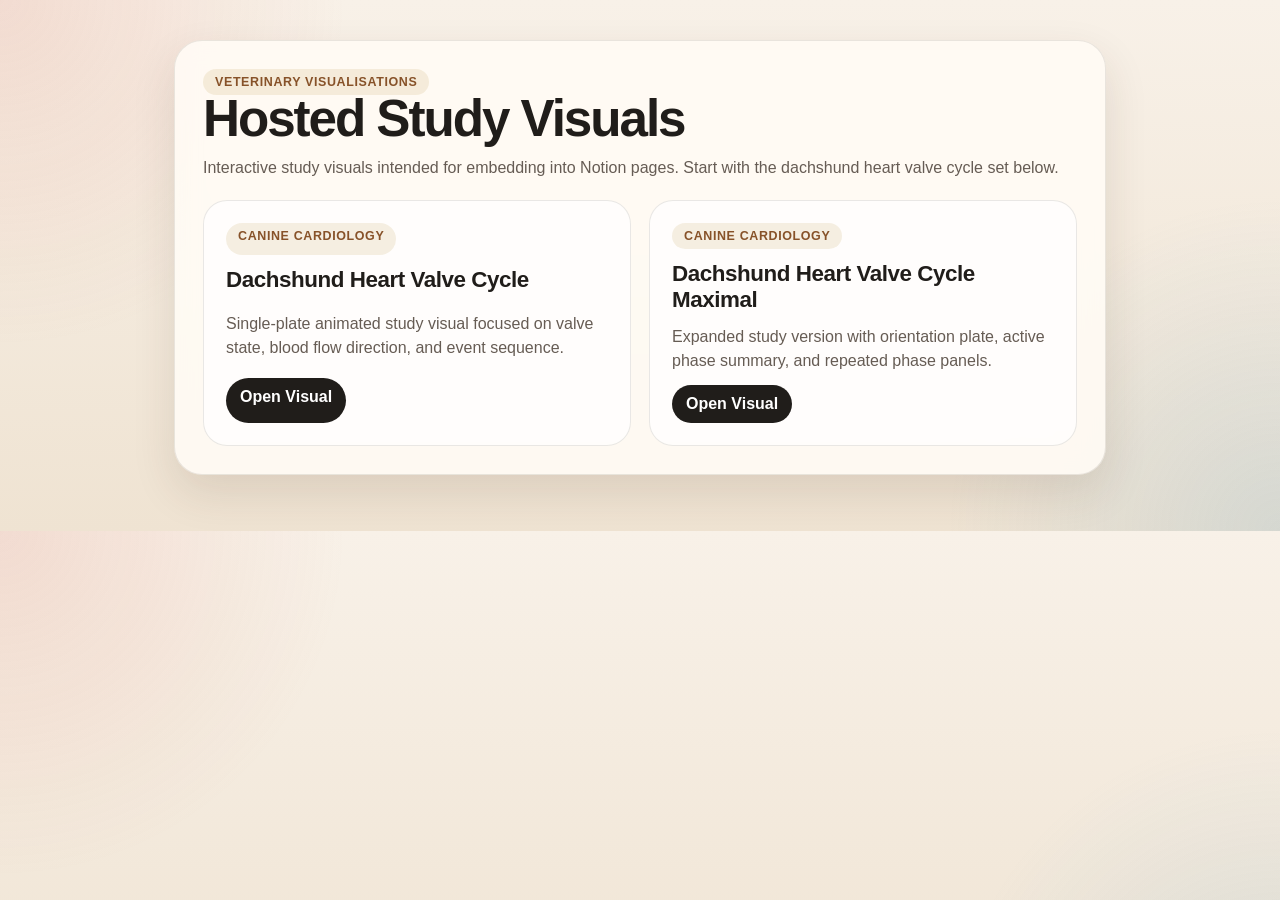
==== index.html @ 3e76c6b7 "Add dachshund heart valve visualisations" ====
<!DOCTYPE html>
<html lang="en">
<head>
  <meta charset="UTF-8" />
  <meta name="viewport" content="width=device-width, initial-scale=1.0" />
  <title>Veterinary Visualisations</title>
  <style>
    :root {
      --bg: #f4ede4;
      --panel: rgba(255, 251, 245, 0.92);
      --ink: #201d1a;
      --muted: #665c54;
      --line: #d8c8b7;
      --accent: #875229;
      --shadow: 0 18px 44px rgba(64, 39, 25, 0.12);
    }

    * {
      box-sizing: border-box;
    }

    body {
      margin: 0;
      font-family: "Avenir Next", "Trebuchet MS", sans-serif;
      color: var(--ink);
      background:
        radial-gradient(circle at top left, rgba(213, 109, 90, 0.16), transparent 25%),
        radial-gradient(circle at bottom right, rgba(94, 162, 203, 0.18), transparent 24%),
        linear-gradient(180deg, #f8f1e8 0%, #efe3d2 100%);
    }

    main {
      max-width: 980px;
      margin: 0 auto;
      padding: 40px 24px 56px;
    }

    .panel {
      background: var(--panel);
      border: 1px solid rgba(102, 92, 84, 0.14);
      border-radius: 28px;
      box-shadow: var(--shadow);
      padding: 28px;
      backdrop-filter: blur(12px);
    }

    h1 {
      margin: 0 0 12px;
      font-size: clamp(2.2rem, 4vw, 3.8rem);
      line-height: 0.95;
      letter-spacing: -0.04em;
    }

    p {
      margin: 0;
      color: var(--muted);
      line-height: 1.5;
      font-size: 1rem;
    }

    .grid {
      display: grid;
      grid-template-columns: repeat(auto-fit, minmax(280px, 1fr));
      gap: 18px;
      margin-top: 20px;
    }

    .card {
      display: grid;
      gap: 12px;
      padding: 22px;
      border: 1px solid rgba(102, 92, 84, 0.14);
      border-radius: 24px;
      background: rgba(255, 255, 255, 0.72);
    }

    .eyebrow {
      display: inline-flex;
      width: fit-content;
      padding: 6px 12px;
      border-radius: 999px;
      font-size: 0.78rem;
      font-weight: 700;
      letter-spacing: 0.05em;
      text-transform: uppercase;
      background: rgba(175, 130, 36, 0.12);
      color: var(--accent);
    }

    h2 {
      margin: 0;
      font-size: 1.4rem;
      letter-spacing: -0.02em;
    }

    a {
      width: fit-content;
      text-decoration: none;
      color: white;
      background: #201d1a;
      border-radius: 999px;
      padding: 10px 14px;
      font-weight: 600;
    }

    a:hover {
      background: #875229;
    }
  </style>
</head>
<body>
  <main>
    <section class="panel">
      <div class="eyebrow">Veterinary Visualisations</div>
      <h1>Hosted Study Visuals</h1>
      <p>Interactive study visuals intended for embedding into Notion pages. Start with the dachshund heart valve cycle set below.</p>
      <div class="grid">
        <article class="card">
          <div class="eyebrow">Canine Cardiology</div>
          <h2>Dachshund Heart Valve Cycle</h2>
          <p>Single-plate animated study visual focused on valve state, blood flow direction, and event sequence.</p>
          <a href="./veterinary/dachshund-heart-valves/cycle/">Open Visual</a>
        </article>
        <article class="card">
          <div class="eyebrow">Canine Cardiology</div>
          <h2>Dachshund Heart Valve Cycle Maximal</h2>
          <p>Expanded study version with orientation plate, active phase summary, and repeated phase panels.</p>
          <a href="./veterinary/dachshund-heart-valves/maximal/">Open Visual</a>
        </article>
      </div>
    </section>
  </main>
</body>
</html>
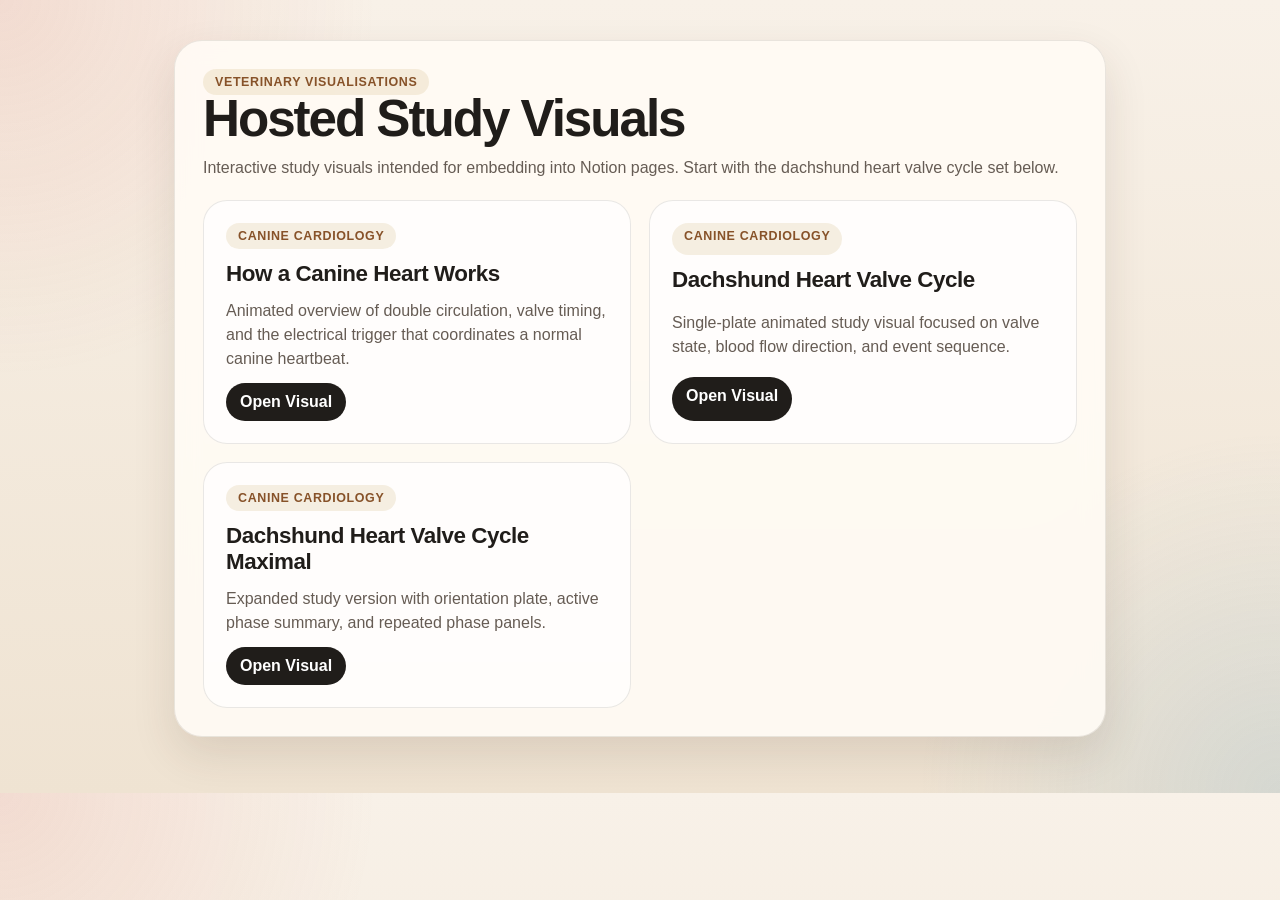
==== commit 77d280e2: "Add canine heart overview visual" ====
--- a/index.html
+++ b/index.html
@@ -117,6 +117,12 @@
       <div class="grid">
         <article class="card">
           <div class="eyebrow">Canine Cardiology</div>
+          <h2>How a Canine Heart Works</h2>
+          <p>Animated overview of double circulation, valve timing, and the electrical trigger that coordinates a normal canine heartbeat.</p>
+          <a href="./veterinary/canine-heart/how-it-works/">Open Visual</a>
+        </article>
+        <article class="card">
+          <div class="eyebrow">Canine Cardiology</div>
           <h2>Dachshund Heart Valve Cycle</h2>
           <p>Single-plate animated study visual focused on valve state, blood flow direction, and event sequence.</p>
           <a href="./veterinary/dachshund-heart-valves/cycle/">Open Visual</a>
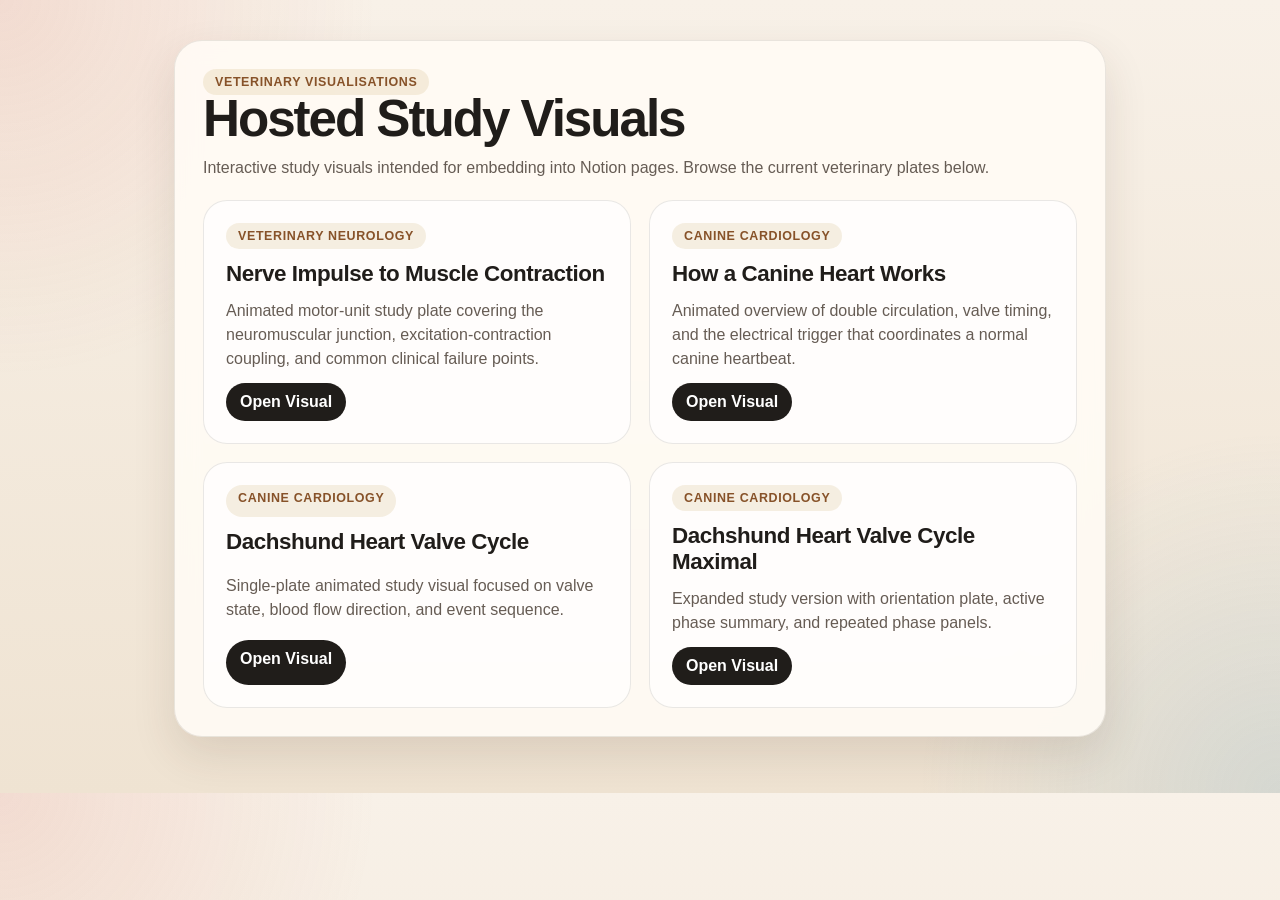
==== commit 4d4e131b: "Add neuromuscular contraction study visual" ====
--- a/index.html
+++ b/index.html
@@ -113,8 +113,14 @@
     <section class="panel">
       <div class="eyebrow">Veterinary Visualisations</div>
       <h1>Hosted Study Visuals</h1>
-      <p>Interactive study visuals intended for embedding into Notion pages. Start with the dachshund heart valve cycle set below.</p>
+      <p>Interactive study visuals intended for embedding into Notion pages. Browse the current veterinary plates below.</p>
       <div class="grid">
+        <article class="card">
+          <div class="eyebrow">Veterinary Neurology</div>
+          <h2>Nerve Impulse to Muscle Contraction</h2>
+          <p>Animated motor-unit study plate covering the neuromuscular junction, excitation-contraction coupling, and common clinical failure points.</p>
+          <a href="./veterinary/neuromuscular-contraction/how-it-works/">Open Visual</a>
+        </article>
         <article class="card">
           <div class="eyebrow">Canine Cardiology</div>
           <h2>How a Canine Heart Works</h2>
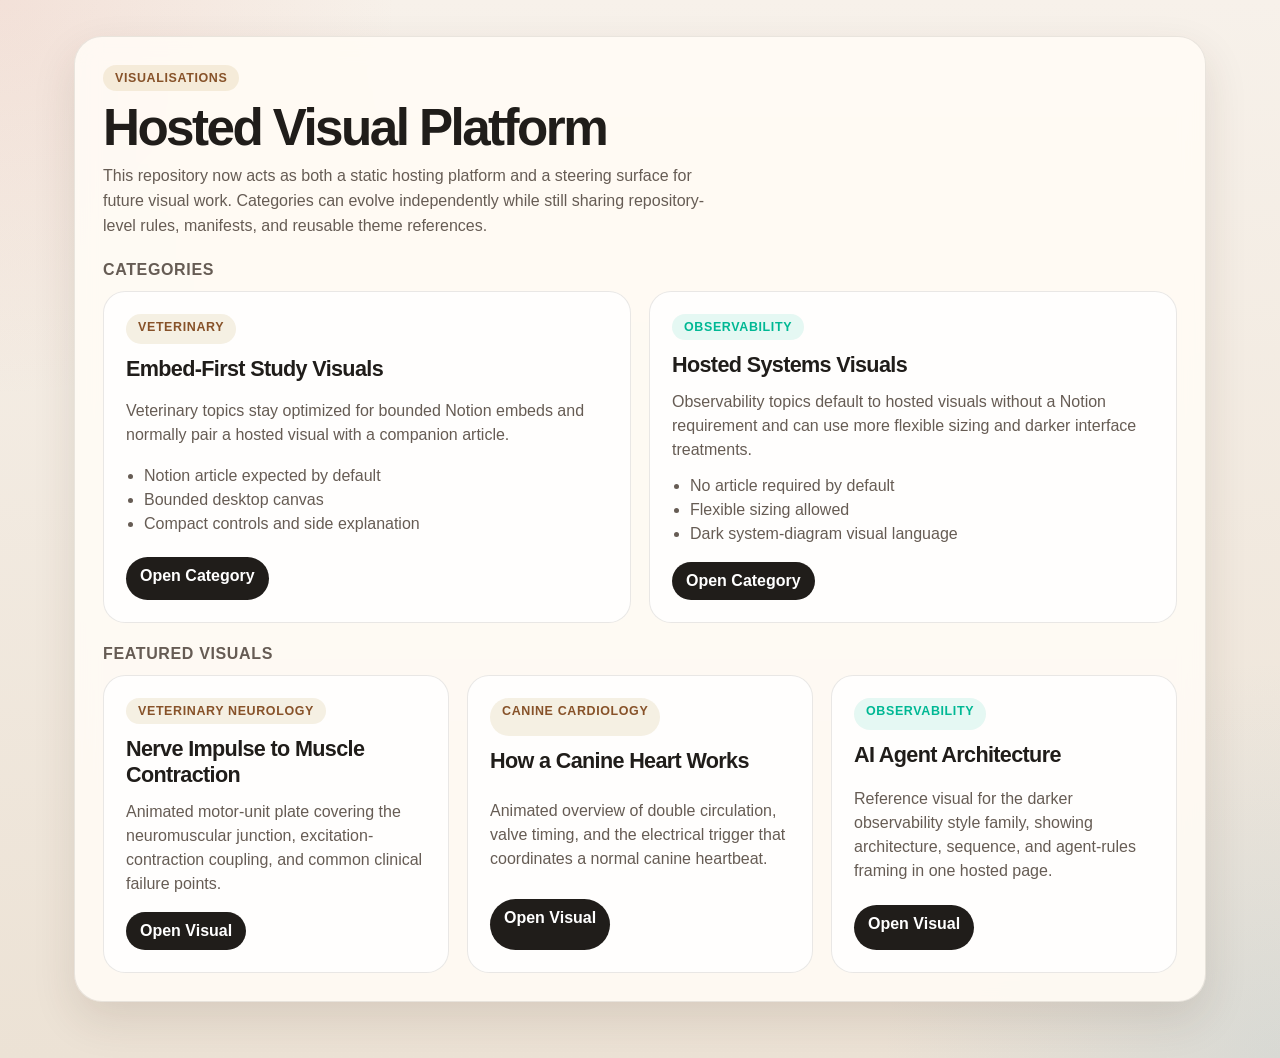
==== commit 3668d21a: "Add category steering and observability structure" ====
--- a/index.html
+++ b/index.html
@@ -3,143 +3,80 @@
 <head>
   <meta charset="UTF-8" />
   <meta name="viewport" content="width=device-width, initial-scale=1.0" />
-  <title>Veterinary Visualisations</title>
-  <style>
-    :root {
-      --bg: #f4ede4;
-      --panel: rgba(255, 251, 245, 0.92);
-      --ink: #201d1a;
-      --muted: #665c54;
-      --line: #d8c8b7;
-      --accent: #875229;
-      --shadow: 0 18px 44px rgba(64, 39, 25, 0.12);
-    }
-
-    * {
-      box-sizing: border-box;
-    }
-
-    body {
-      margin: 0;
-      font-family: "Avenir Next", "Trebuchet MS", sans-serif;
-      color: var(--ink);
-      background:
-        radial-gradient(circle at top left, rgba(213, 109, 90, 0.16), transparent 25%),
-        radial-gradient(circle at bottom right, rgba(94, 162, 203, 0.18), transparent 24%),
-        linear-gradient(180deg, #f8f1e8 0%, #efe3d2 100%);
-    }
-
-    main {
-      max-width: 980px;
-      margin: 0 auto;
-      padding: 40px 24px 56px;
-    }
-
-    .panel {
-      background: var(--panel);
-      border: 1px solid rgba(102, 92, 84, 0.14);
-      border-radius: 28px;
-      box-shadow: var(--shadow);
-      padding: 28px;
-      backdrop-filter: blur(12px);
-    }
-
-    h1 {
-      margin: 0 0 12px;
-      font-size: clamp(2.2rem, 4vw, 3.8rem);
-      line-height: 0.95;
-      letter-spacing: -0.04em;
-    }
-
-    p {
-      margin: 0;
-      color: var(--muted);
-      line-height: 1.5;
-      font-size: 1rem;
-    }
-
-    .grid {
-      display: grid;
-      grid-template-columns: repeat(auto-fit, minmax(280px, 1fr));
-      gap: 18px;
-      margin-top: 20px;
-    }
-
-    .card {
-      display: grid;
-      gap: 12px;
-      padding: 22px;
-      border: 1px solid rgba(102, 92, 84, 0.14);
-      border-radius: 24px;
-      background: rgba(255, 255, 255, 0.72);
-    }
-
-    .eyebrow {
-      display: inline-flex;
-      width: fit-content;
-      padding: 6px 12px;
-      border-radius: 999px;
-      font-size: 0.78rem;
-      font-weight: 700;
-      letter-spacing: 0.05em;
-      text-transform: uppercase;
-      background: rgba(175, 130, 36, 0.12);
-      color: var(--accent);
-    }
-
-    h2 {
-      margin: 0;
-      font-size: 1.4rem;
-      letter-spacing: -0.02em;
-    }
-
-    a {
-      width: fit-content;
-      text-decoration: none;
-      color: white;
-      background: #201d1a;
-      border-radius: 999px;
-      padding: 10px 14px;
-      font-weight: 600;
-    }
-
-    a:hover {
-      background: #875229;
-    }
-  </style>
+  <title>Visualisations</title>
+  <link rel="stylesheet" href="./shared/themes/catalog.css" />
 </head>
 <body>
   <main>
-    <section class="panel">
-      <div class="eyebrow">Veterinary Visualisations</div>
-      <h1>Hosted Study Visuals</h1>
-      <p>Interactive study visuals intended for embedding into Notion pages. Browse the current veterinary plates below.</p>
-      <div class="grid">
-        <article class="card">
-          <div class="eyebrow">Veterinary Neurology</div>
-          <h2>Nerve Impulse to Muscle Contraction</h2>
-          <p>Animated motor-unit study plate covering the neuromuscular junction, excitation-contraction coupling, and common clinical failure points.</p>
-          <a href="./veterinary/neuromuscular-contraction/how-it-works/">Open Visual</a>
-        </article>
-        <article class="card">
-          <div class="eyebrow">Canine Cardiology</div>
-          <h2>How a Canine Heart Works</h2>
-          <p>Animated overview of double circulation, valve timing, and the electrical trigger that coordinates a normal canine heartbeat.</p>
-          <a href="./veterinary/canine-heart/how-it-works/">Open Visual</a>
-        </article>
-        <article class="card">
-          <div class="eyebrow">Canine Cardiology</div>
-          <h2>Dachshund Heart Valve Cycle</h2>
-          <p>Single-plate animated study visual focused on valve state, blood flow direction, and event sequence.</p>
-          <a href="./veterinary/dachshund-heart-valves/cycle/">Open Visual</a>
-        </article>
-        <article class="card">
-          <div class="eyebrow">Canine Cardiology</div>
-          <h2>Dachshund Heart Valve Cycle Maximal</h2>
-          <p>Expanded study version with orientation plate, active phase summary, and repeated phase panels.</p>
-          <a href="./veterinary/dachshund-heart-valves/maximal/">Open Visual</a>
-        </article>
-      </div>
+    <section class="shell">
+      <div class="eyebrow">Visualisations</div>
+      <h1>Hosted Visual Platform</h1>
+      <p class="lede">This repository now acts as both a static hosting platform and a steering surface for future visual work. Categories can evolve independently while still sharing repository-level rules, manifests, and reusable theme references.</p>
+
+      <section class="section">
+        <h2 class="section-title">Categories</h2>
+        <div class="grid">
+          <article class="card">
+            <div class="eyebrow">Veterinary</div>
+            <h2>Embed-First Study Visuals</h2>
+            <p>Veterinary topics stay optimized for bounded Notion embeds and normally pair a hosted visual with a companion article.</p>
+            <ul class="meta-list">
+              <li>Notion article expected by default</li>
+              <li>Bounded desktop canvas</li>
+              <li>Compact controls and side explanation</li>
+            </ul>
+            <div class="actions">
+              <a class="button" href="./veterinary/">Open Category</a>
+            </div>
+          </article>
+
+          <article class="card">
+            <div class="eyebrow observability">Observability</div>
+            <h2>Hosted Systems Visuals</h2>
+            <p>Observability topics default to hosted visuals without a Notion requirement and can use more flexible sizing and darker interface treatments.</p>
+            <ul class="meta-list">
+              <li>No article required by default</li>
+              <li>Flexible sizing allowed</li>
+              <li>Dark system-diagram visual language</li>
+            </ul>
+            <div class="actions">
+              <a class="button" href="./observability/">Open Category</a>
+            </div>
+          </article>
+        </div>
+      </section>
+
+      <section class="section">
+        <h2 class="section-title">Featured Visuals</h2>
+        <div class="grid">
+          <article class="card">
+            <div class="eyebrow">Veterinary Neurology</div>
+            <h2>Nerve Impulse to Muscle Contraction</h2>
+            <p>Animated motor-unit plate covering the neuromuscular junction, excitation-contraction coupling, and common clinical failure points.</p>
+            <div class="actions">
+              <a class="button" href="./veterinary/neuromuscular-contraction/how-it-works/">Open Visual</a>
+            </div>
+          </article>
+
+          <article class="card">
+            <div class="eyebrow">Canine Cardiology</div>
+            <h2>How a Canine Heart Works</h2>
+            <p>Animated overview of double circulation, valve timing, and the electrical trigger that coordinates a normal canine heartbeat.</p>
+            <div class="actions">
+              <a class="button" href="./veterinary/canine-heart/how-it-works/">Open Visual</a>
+            </div>
+          </article>
+
+          <article class="card">
+            <div class="eyebrow observability">Observability</div>
+            <h2>AI Agent Architecture</h2>
+            <p>Reference visual for the darker observability style family, showing architecture, sequence, and agent-rules framing in one hosted page.</p>
+            <div class="actions">
+              <a class="button" href="./observability/ai-agent-architecture/overview/">Open Visual</a>
+            </div>
+          </article>
+        </div>
+      </section>
     </section>
   </main>
 </body>
--- a/shared/themes/catalog.css
+++ b/shared/themes/catalog.css
@@ -0,0 +1,191 @@
+:root {
+  color-scheme: light;
+  --page-bg:
+    radial-gradient(circle at top left, rgba(213, 109, 90, 0.12), transparent 24%),
+    radial-gradient(circle at bottom right, rgba(94, 162, 203, 0.14), transparent 24%),
+    linear-gradient(180deg, #f7f1ea 0%, #ece2d5 100%);
+  --panel: rgba(255, 251, 245, 0.92);
+  --panel-strong: rgba(255, 255, 255, 0.84);
+  --ink: #201d1a;
+  --muted: #665c54;
+  --line: rgba(102, 92, 84, 0.14);
+  --shadow: 0 18px 44px rgba(64, 39, 25, 0.12);
+  --radius-xl: 28px;
+  --radius-lg: 22px;
+  --accent-veterinary: #875229;
+  --accent-observability: #00b894;
+  --accent-observability-2: #7c6aef;
+}
+
+* {
+  box-sizing: border-box;
+}
+
+body {
+  margin: 0;
+  min-height: 100vh;
+  font-family: "Avenir Next", "Trebuchet MS", sans-serif;
+  color: var(--ink);
+  background: var(--page-bg);
+}
+
+main {
+  max-width: 1180px;
+  margin: 0 auto;
+  padding: 36px 24px 56px;
+}
+
+.shell {
+  background: var(--panel);
+  border: 1px solid var(--line);
+  border-radius: var(--radius-xl);
+  box-shadow: var(--shadow);
+  padding: 28px;
+  backdrop-filter: blur(12px);
+}
+
+.eyebrow {
+  display: inline-flex;
+  width: fit-content;
+  padding: 6px 12px;
+  border-radius: 999px;
+  font-size: 0.78rem;
+  font-weight: 700;
+  letter-spacing: 0.05em;
+  text-transform: uppercase;
+  background: rgba(175, 130, 36, 0.12);
+  color: var(--accent-veterinary);
+}
+
+.eyebrow.observability {
+  background: rgba(0, 184, 148, 0.1);
+  color: var(--accent-observability);
+}
+
+h1,
+h2,
+h3,
+p {
+  margin: 0;
+}
+
+h1 {
+  margin-top: 12px;
+  font-size: clamp(2.3rem, 4vw, 4rem);
+  line-height: 0.96;
+  letter-spacing: -0.05em;
+}
+
+.lede {
+  margin-top: 12px;
+  max-width: 68ch;
+  color: var(--muted);
+  line-height: 1.55;
+}
+
+.section {
+  margin-top: 22px;
+}
+
+.section-title {
+  margin-bottom: 12px;
+  font-size: 1rem;
+  text-transform: uppercase;
+  letter-spacing: 0.04em;
+  color: var(--muted);
+}
+
+.grid {
+  display: grid;
+  grid-template-columns: repeat(auto-fit, minmax(280px, 1fr));
+  gap: 18px;
+}
+
+.card {
+  display: grid;
+  gap: 12px;
+  padding: 22px;
+  border: 1px solid var(--line);
+  border-radius: var(--radius-lg);
+  background: var(--panel-strong);
+}
+
+.card h2 {
+  font-size: 1.35rem;
+  letter-spacing: -0.03em;
+}
+
+.card p,
+.meta-list li {
+  color: var(--muted);
+  line-height: 1.5;
+}
+
+.meta-list {
+  margin: 0;
+  padding-left: 18px;
+}
+
+.actions {
+  display: flex;
+  flex-wrap: wrap;
+  gap: 10px;
+  margin-top: 4px;
+}
+
+.button {
+  display: inline-flex;
+  width: fit-content;
+  text-decoration: none;
+  color: #fff;
+  background: var(--ink);
+  border-radius: 999px;
+  padding: 10px 14px;
+  font-weight: 600;
+}
+
+.button.alt {
+  color: var(--ink);
+  background: rgba(32, 29, 26, 0.08);
+}
+
+.topic-list {
+  display: grid;
+  gap: 10px;
+}
+
+.topic-item {
+  display: flex;
+  justify-content: space-between;
+  gap: 12px;
+  align-items: baseline;
+  padding: 14px 16px;
+  border: 1px solid var(--line);
+  border-radius: 18px;
+  background: rgba(255, 255, 255, 0.72);
+}
+
+.topic-item a {
+  color: inherit;
+  text-decoration: none;
+  font-weight: 700;
+}
+
+.topic-item span {
+  color: var(--muted);
+  font-size: 0.92rem;
+}
+
+@media (max-width: 720px) {
+  main {
+    padding-inline: 16px;
+  }
+
+  .shell {
+    padding: 22px;
+  }
+
+  .topic-item {
+    display: grid;
+  }
+}
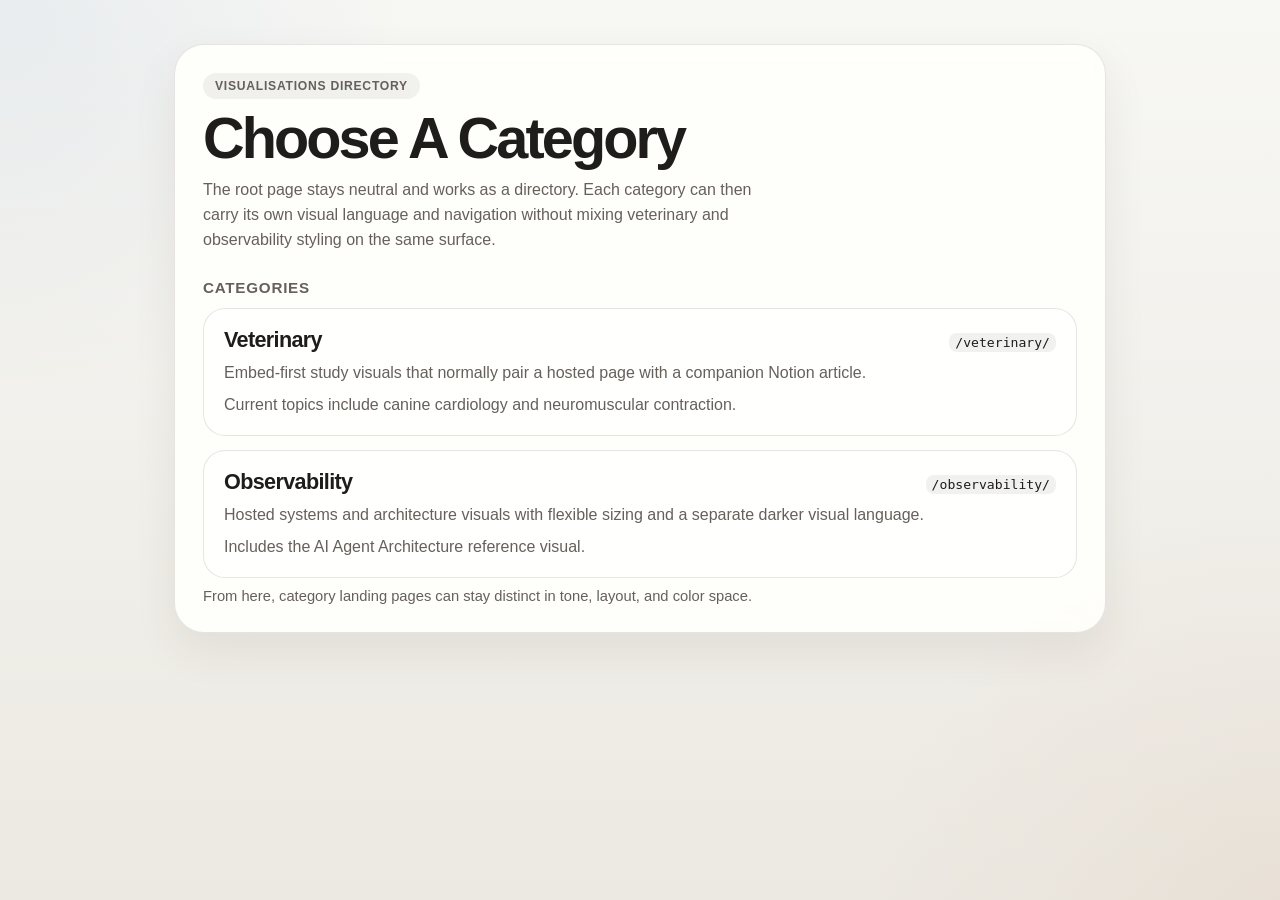
==== commit 80c1ea20: "Make root page a neutral visual directory" ====
--- a/index.html
+++ b/index.html
@@ -4,79 +4,39 @@
   <meta charset="UTF-8" />
   <meta name="viewport" content="width=device-width, initial-scale=1.0" />
   <title>Visualisations</title>
-  <link rel="stylesheet" href="./shared/themes/catalog.css" />
+  <link rel="stylesheet" href="./shared/themes/root-directory.css" />
 </head>
 <body>
   <main>
     <section class="shell">
-      <div class="eyebrow">Visualisations</div>
-      <h1>Hosted Visual Platform</h1>
-      <p class="lede">This repository now acts as both a static hosting platform and a steering surface for future visual work. Categories can evolve independently while still sharing repository-level rules, manifests, and reusable theme references.</p>
+      <div class="eyebrow">Visualisations Directory</div>
+      <h1>Choose A Category</h1>
+      <p class="lede">The root page stays neutral and works as a directory. Each category can then carry its own visual language and navigation without mixing veterinary and observability styling on the same surface.</p>
 
       <section class="section">
         <h2 class="section-title">Categories</h2>
-        <div class="grid">
-          <article class="card">
-            <div class="eyebrow">Veterinary</div>
-            <h2>Embed-First Study Visuals</h2>
-            <p>Veterinary topics stay optimized for bounded Notion embeds and normally pair a hosted visual with a companion article.</p>
-            <ul class="meta-list">
-              <li>Notion article expected by default</li>
-              <li>Bounded desktop canvas</li>
-              <li>Compact controls and side explanation</li>
-            </ul>
-            <div class="actions">
-              <a class="button" href="./veterinary/">Open Category</a>
+        <div class="directory">
+          <a class="entry" href="./veterinary/">
+            <div class="entry-top">
+              <h2>Veterinary</h2>
+              <code>/veterinary/</code>
             </div>
-          </article>
+            <p>Embed-first study visuals that normally pair a hosted page with a companion Notion article.</p>
+            <span>Current topics include canine cardiology and neuromuscular contraction.</span>
+          </a>
 
-          <article class="card">
-            <div class="eyebrow observability">Observability</div>
-            <h2>Hosted Systems Visuals</h2>
-            <p>Observability topics default to hosted visuals without a Notion requirement and can use more flexible sizing and darker interface treatments.</p>
-            <ul class="meta-list">
-              <li>No article required by default</li>
-              <li>Flexible sizing allowed</li>
-              <li>Dark system-diagram visual language</li>
-            </ul>
-            <div class="actions">
-              <a class="button" href="./observability/">Open Category</a>
+          <a class="entry" href="./observability/">
+            <div class="entry-top">
+              <h2>Observability</h2>
+              <code>/observability/</code>
             </div>
-          </article>
+            <p>Hosted systems and architecture visuals with flexible sizing and a separate darker visual language.</p>
+            <span>Includes the AI Agent Architecture reference visual.</span>
+          </a>
         </div>
       </section>
 
-      <section class="section">
-        <h2 class="section-title">Featured Visuals</h2>
-        <div class="grid">
-          <article class="card">
-            <div class="eyebrow">Veterinary Neurology</div>
-            <h2>Nerve Impulse to Muscle Contraction</h2>
-            <p>Animated motor-unit plate covering the neuromuscular junction, excitation-contraction coupling, and common clinical failure points.</p>
-            <div class="actions">
-              <a class="button" href="./veterinary/neuromuscular-contraction/how-it-works/">Open Visual</a>
-            </div>
-          </article>
-
-          <article class="card">
-            <div class="eyebrow">Canine Cardiology</div>
-            <h2>How a Canine Heart Works</h2>
-            <p>Animated overview of double circulation, valve timing, and the electrical trigger that coordinates a normal canine heartbeat.</p>
-            <div class="actions">
-              <a class="button" href="./veterinary/canine-heart/how-it-works/">Open Visual</a>
-            </div>
-          </article>
-
-          <article class="card">
-            <div class="eyebrow observability">Observability</div>
-            <h2>AI Agent Architecture</h2>
-            <p>Reference visual for the darker observability style family, showing architecture, sequence, and agent-rules framing in one hosted page.</p>
-            <div class="actions">
-              <a class="button" href="./observability/ai-agent-architecture/overview/">Open Visual</a>
-            </div>
-          </article>
-        </div>
-      </section>
+      <p class="footer-note">From here, category landing pages can stay distinct in tone, layout, and color space.</p>
     </section>
   </main>
 </body>
--- a/shared/themes/root-directory.css
+++ b/shared/themes/root-directory.css
@@ -0,0 +1,145 @@
+:root {
+  color-scheme: light;
+  --bg:
+    radial-gradient(circle at top left, rgba(62, 108, 179, 0.08), transparent 26%),
+    radial-gradient(circle at bottom right, rgba(186, 120, 83, 0.08), transparent 26%),
+    linear-gradient(180deg, #f7f7f4 0%, #ece9e2 100%);
+  --panel: rgba(255, 255, 252, 0.9);
+  --panel-strong: rgba(255, 255, 255, 0.82);
+  --ink: #1f1d1b;
+  --muted: #66605b;
+  --line: rgba(79, 71, 63, 0.14);
+  --shadow: 0 18px 44px rgba(60, 48, 38, 0.08);
+}
+
+* {
+  box-sizing: border-box;
+}
+
+body {
+  margin: 0;
+  min-height: 100vh;
+  background: var(--bg);
+  color: var(--ink);
+  font-family: "Avenir Next", "Trebuchet MS", sans-serif;
+}
+
+main {
+  max-width: 980px;
+  margin: 0 auto;
+  padding: 44px 24px 60px;
+}
+
+.shell {
+  background: var(--panel);
+  border: 1px solid var(--line);
+  border-radius: 30px;
+  box-shadow: var(--shadow);
+  backdrop-filter: blur(10px);
+  padding: 28px;
+}
+
+.eyebrow {
+  display: inline-flex;
+  padding: 6px 12px;
+  border-radius: 999px;
+  background: rgba(31, 29, 27, 0.06);
+  color: var(--muted);
+  text-transform: uppercase;
+  letter-spacing: 0.06em;
+  font-size: 0.76rem;
+  font-weight: 700;
+}
+
+h1,
+h2,
+p {
+  margin: 0;
+}
+
+h1 {
+  margin-top: 12px;
+  font-size: clamp(2.4rem, 4.5vw, 4.2rem);
+  line-height: 0.95;
+  letter-spacing: -0.05em;
+}
+
+.lede {
+  margin-top: 12px;
+  max-width: 62ch;
+  color: var(--muted);
+  line-height: 1.56;
+}
+
+.section {
+  margin-top: 26px;
+}
+
+.section-title {
+  margin-bottom: 12px;
+  font-size: 0.95rem;
+  text-transform: uppercase;
+  letter-spacing: 0.05em;
+  color: var(--muted);
+}
+
+.directory {
+  display: grid;
+  gap: 14px;
+}
+
+.entry {
+  display: grid;
+  gap: 8px;
+  padding: 18px 20px;
+  border: 1px solid var(--line);
+  border-radius: 22px;
+  background: var(--panel-strong);
+  text-decoration: none;
+  color: inherit;
+}
+
+.entry-top {
+  display: flex;
+  justify-content: space-between;
+  gap: 12px;
+  align-items: baseline;
+}
+
+.entry h2 {
+  font-size: 1.35rem;
+  letter-spacing: -0.03em;
+}
+
+.entry p,
+.entry span {
+  color: var(--muted);
+  line-height: 1.5;
+}
+
+.entry code {
+  font-size: 0.82rem;
+  background: rgba(31, 29, 27, 0.06);
+  padding: 2px 6px;
+  border-radius: 8px;
+}
+
+.footer-note {
+  margin-top: 10px;
+  color: var(--muted);
+  font-size: 0.92rem;
+}
+
+@media (max-width: 720px) {
+  main {
+    padding-inline: 16px;
+  }
+
+  .shell {
+    padding: 22px;
+  }
+
+  .entry-top {
+    display: grid;
+  }
+}
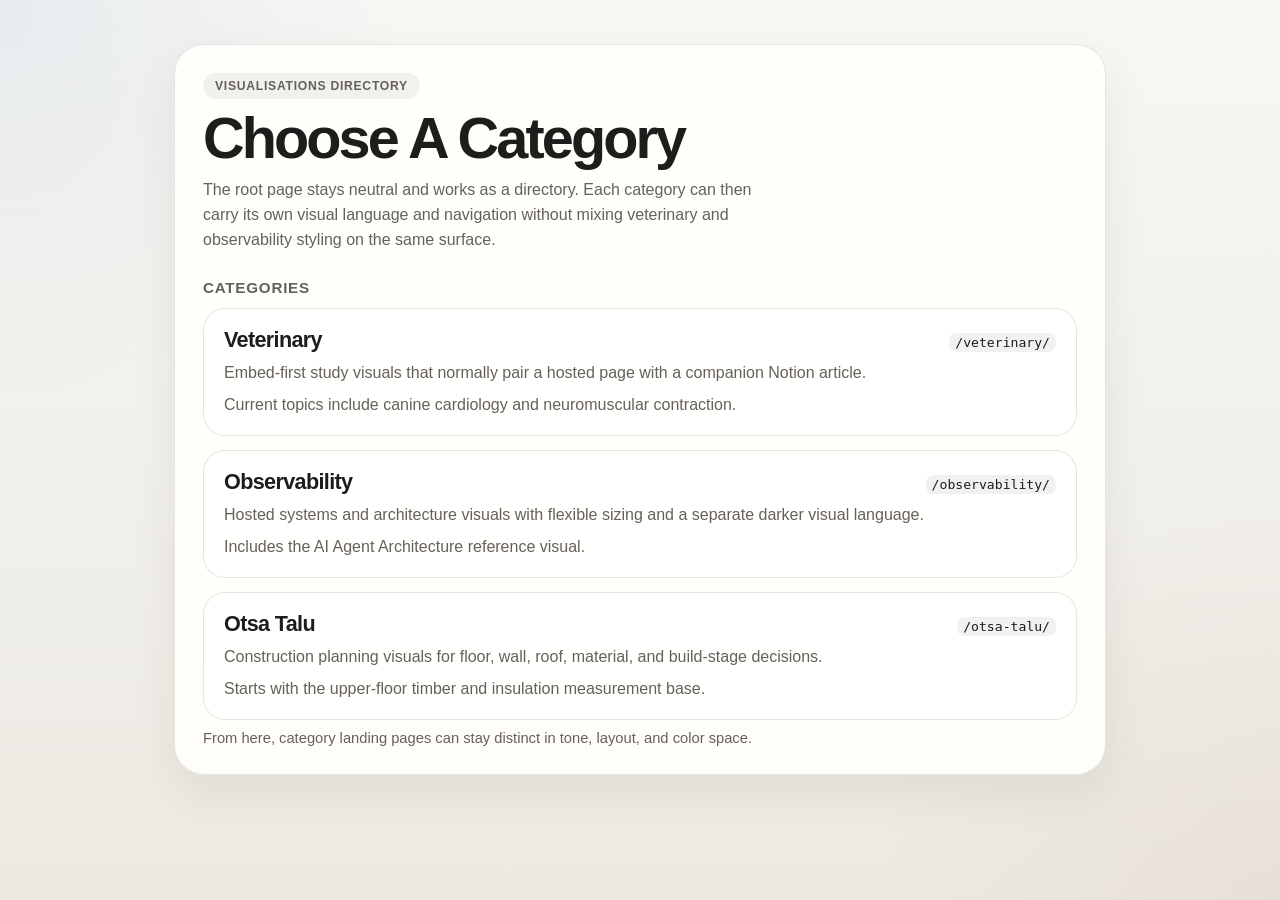
==== commit a0888223: "Add Otsa Talu upper floor visual" ====
--- a/index.html
+++ b/index.html
@@ -33,6 +33,15 @@
             <p>Hosted systems and architecture visuals with flexible sizing and a separate darker visual language.</p>
             <span>Includes the AI Agent Architecture reference visual.</span>
           </a>
+
+          <a class="entry" href="./otsa-talu/">
+            <div class="entry-top">
+              <h2>Otsa Talu</h2>
+              <code>/otsa-talu/</code>
+            </div>
+            <p>Construction planning visuals for floor, wall, roof, material, and build-stage decisions.</p>
+            <span>Starts with the upper-floor timber and insulation measurement base.</span>
+          </a>
         </div>
       </section>
 
